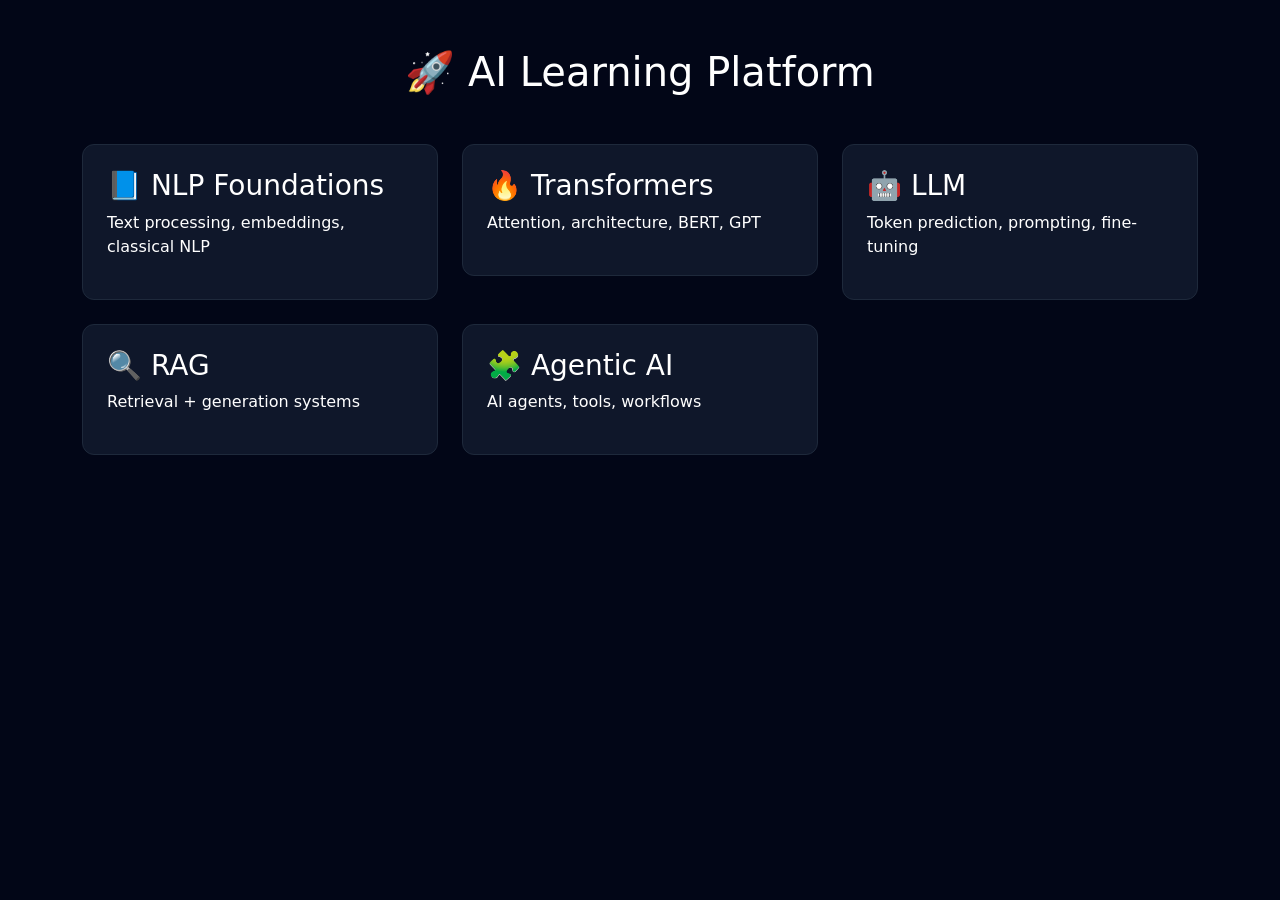
==== index.html @ 4582e7a5 "Add files via upload" ====
<!DOCTYPE html>
<html lang="en">
<head>
<meta charset="UTF-8">
<meta name="viewport" content="width=device-width, initial-scale=1.0">
<title>AI Learning Platform</title>
<link href="https://cdn.jsdelivr.net/npm/bootstrap@5.3.0/dist/css/bootstrap.min.css" rel="stylesheet">
<style>
    *{
        color: white;
    }
    h3{
        color: white;
    }
body { background:#020617; color:#e2e8f0; }
.card { background:#0f172a; border:1px solid #1e293b; border-radius:12px; cursor:pointer; transition:0.3s; }
.card:hover { transform:scale(1.03); }
</style>
</head>
<body>

<div class="container py-5">
<h1 class="text-center mb-5">🚀 AI Learning Platform</h1>

<div class="row g-4">

<div class="col-md-4">
<div class="card p-4" onclick="openPage('nlp.html')">
<h3>📘 NLP Foundations</h3>
<p>Text processing, embeddings, classical NLP</p>
</div>
</div>

<div class="col-md-4">
<div class="card p-4" onclick="openPage('transformer.html')">
<h3>🔥 Transformers</h3>
<p>Attention, architecture, BERT, GPT</p>
</div>
</div>

<div class="col-md-4">
<div class="card p-4" onclick="openPage('llm.html')">
<h3>🤖 LLM</h3>
<p>Token prediction, prompting, fine-tuning</p>
</div>
</div>

<div class="col-md-4">
<div class="card p-4" onclick="openPage('rag.html')">
<h3>🔍 RAG</h3>
<p>Retrieval + generation systems</p>
</div>
</div>

<div class="col-md-4">
<div class="card p-4" onclick="openPage('agent.html')">
<h3>🧩 Agentic AI</h3>
<p>AI agents, tools, workflows</p>
</div>
</div>

</div>
</div>

<script>
function openPage(page){
window.location.href = page;
}
</script>

</body>
</html>
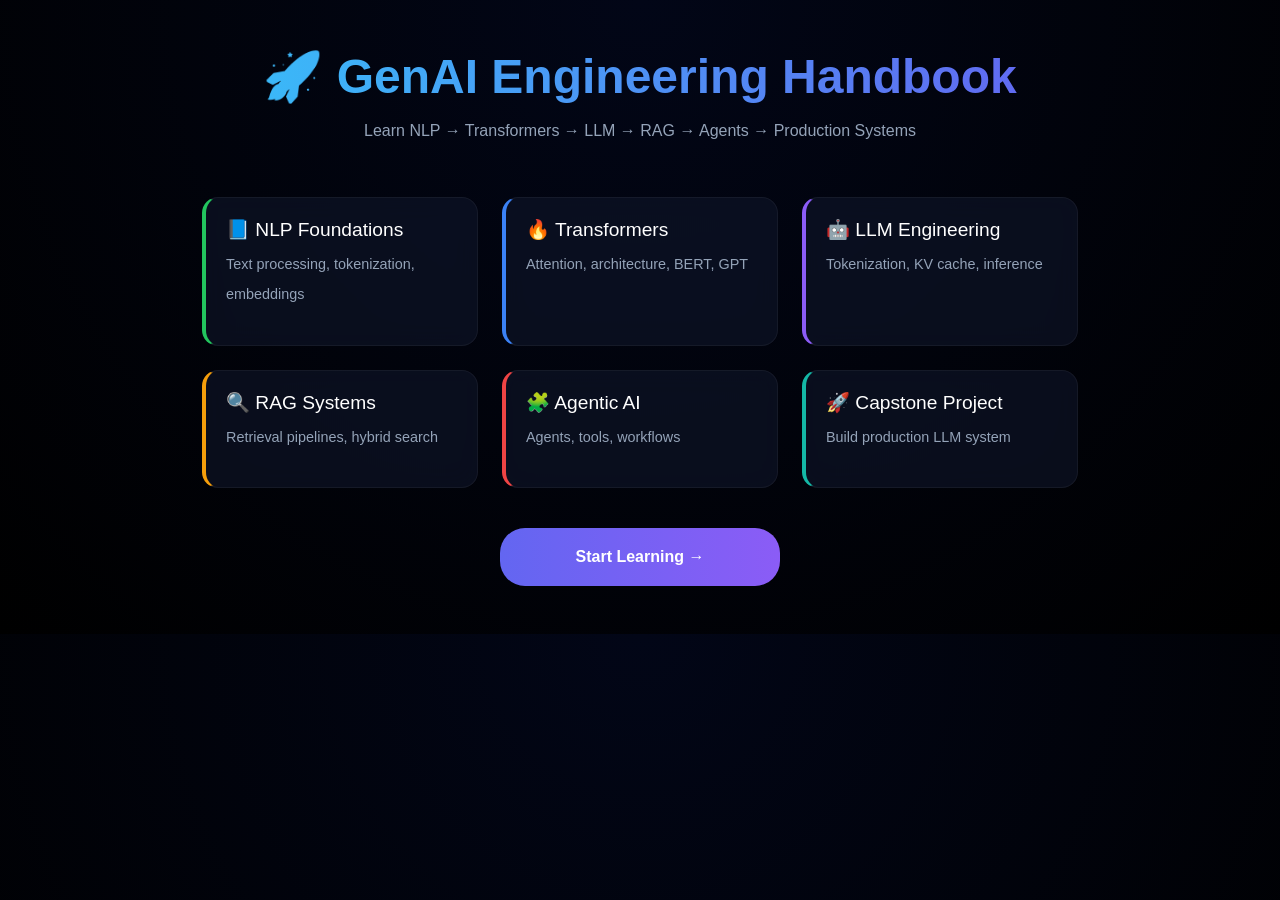
==== commit a636a953: "Add files via upload" ====
--- a/index.html
+++ b/index.html
@@ -4,67 +4,79 @@
 <meta charset="UTF-8">
 <meta name="viewport" content="width=device-width, initial-scale=1.0">
 <title>AI Learning Platform</title>
+
 <link href="https://cdn.jsdelivr.net/npm/bootstrap@5.3.0/dist/css/bootstrap.min.css" rel="stylesheet">
-<style>
-    *{
-        color: white;
-    }
-    h3{
-        color: white;
-    }
-body { background:#020617; color:#e2e8f0; }
-.card { background:#0f172a; border:1px solid #1e293b; border-radius:12px; cursor:pointer; transition:0.3s; }
-.card:hover { transform:scale(1.03); }
-</style>
+<link rel="stylesheet" href="./asset/css/style.css">
+
 </head>
+
 <body>
 
 <div class="container py-5">
-<h1 class="text-center mb-5">🚀 AI Learning Platform</h1>
 
-<div class="row g-4">
+<!-- ================= HERO ================= -->
+<div class="hero">
+    <h1>🚀 GenAI Engineering Handbook</h1>
+    <p>Learn NLP → Transformers → LLM → RAG → Agents → Production Systems</p>
+</div>
 
-<div class="col-md-4">
-<div class="card p-4" onclick="openPage('nlp.html')">
+<!-- ================= CARDS ================= -->
+<div class="row g-3 g-md-4">
+
+<div class="col-12 col-sm-6 col-lg-4">
+<div class="card nlp" onclick="openPage('nlp.html')">
 <h3>📘 NLP Foundations</h3>
-<p>Text processing, embeddings, classical NLP</p>
+<p>Text processing, tokenization, embeddings</p>
 </div>
 </div>
 
-<div class="col-md-4">
-<div class="card p-4" onclick="openPage('transformer.html')">
+<div class="col-12 col-sm-6 col-lg-4">
+<div class="card transformer" onclick="openPage('transformer.html')">
 <h3>🔥 Transformers</h3>
 <p>Attention, architecture, BERT, GPT</p>
 </div>
 </div>
 
-<div class="col-md-4">
-<div class="card p-4" onclick="openPage('llm.html')">
-<h3>🤖 LLM</h3>
-<p>Token prediction, prompting, fine-tuning</p>
+<div class="col-12 col-sm-6 col-lg-4">
+<div class="card llm" onclick="openPage('llm.html')">
+<h3>🤖 LLM Engineering</h3>
+<p>Tokenization, KV cache, inference</p>
 </div>
 </div>
 
-<div class="col-md-4">
-<div class="card p-4" onclick="openPage('rag.html')">
-<h3>🔍 RAG</h3>
-<p>Retrieval + generation systems</p>
+<div class="col-12 col-sm-6 col-lg-4">
+<div class="card rag" onclick="openPage('rag.html')">
+<h3>🔍 RAG Systems</h3>
+<p>Retrieval pipelines, hybrid search</p>
 </div>
 </div>
 
-<div class="col-md-4">
-<div class="card p-4" onclick="openPage('agent.html')">
+<div class="col-12 col-sm-6 col-lg-4">
+<div class="card agent" onclick="openPage('agent.html')">
 <h3>🧩 Agentic AI</h3>
-<p>AI agents, tools, workflows</p>
+<p>Agents, tools, workflows</p>
+</div>
+</div>
+
+<div class="col-12 col-sm-6 col-lg-4">
+<div class="card project" onclick="openPage('capstone_project.html')">
+<h3>🚀 Capstone Project</h3>
+<p>Build production LLM system</p>
 </div>
 </div>
 
 </div>
+
+<!-- ================= CTA ================= -->
+<div class="start-btn">
+    <button onclick="openPage('nlp.html')">Start Learning →</button>
+</div>
+
 </div>
 
 <script>
 function openPage(page){
-window.location.href = page;
+    window.location.href = page;
 }
 </script>
 
--- a/asset/css/style.css
+++ b/asset/css/style.css
@@ -0,0 +1,207 @@
+body {
+    background-color: #020617;
+    color: #e2e8f0;
+    font-family: "Georgia", serif;
+    line-height: 2.1;
+}
+
+/* Container spacing */
+.container {
+    max-width: 900px;
+}
+
+/* Titles */
+.chapter-title {
+    font-size: 3rem;
+    margin-bottom: 30px;
+}
+
+.section-title {
+    margin-top: 70px;
+    margin-bottom: 20px;
+    color: #60a5fa;
+}
+
+/* Sub sections */
+.sub {
+    margin-top: 25px;
+    margin-bottom: 10px;
+    font-weight: bold;
+}
+
+/* Code block FIX */
+.code-box {
+    background: #000;
+    padding: 18px;
+    border-left: 4px solid #22c55e;
+    margin: 25px 0;
+    font-family: "Courier New", monospace;
+    font-size: 14px;
+
+    /* CRITICAL FIXES */
+    white-space: pre-wrap;
+    word-wrap: break-word;
+    overflow-x: auto;
+    line-height: 1.6;
+    border-radius: 6px;
+}
+
+/* Example box */
+.example-box {
+    background: #1e293b;
+    padding: 18px;
+    border-left: 4px solid #38bdf8;
+    margin: 25px 0;
+    border-radius: 6px;
+}
+
+/* Insight box */
+.insight-box {
+    background: #111827;
+    padding: 18px;
+    border-left: 4px solid #facc15;
+    margin-top: 25px;
+    border-radius: 6px;
+}
+
+/* Paragraph spacing */
+p {
+    margin-bottom: 15px;
+}
+
+/* List spacing */
+ul {
+    margin-bottom: 15px;
+    padding-left: 20px;
+}
+img{
+    width: 100%;
+}
+/* ================= GLOBAL ================= */
+body {
+    background: radial-gradient(circle at top, #020617, #000000);
+    color: #e2e8f0;
+    font-family: 'Segoe UI', sans-serif;
+    overflow-x: hidden;
+}
+
+/* ================= HERO ================= */
+.hero {
+    text-align: center;
+    margin-bottom: 50px;
+    padding: 0 10px;
+}
+
+.hero h1 {
+    font-weight: 700;
+    background: linear-gradient(90deg, #38bdf8, #6366f1);
+    -webkit-background-clip: text;
+    color: transparent;
+}
+
+.hero p {
+    color: #94a3b8;
+}
+
+/* ================= CARD ================= */
+.card {
+    background: rgba(15, 23, 42, 0.6);
+    color: white;
+    border: 1px solid rgba(255,255,255,0.05);
+    border-radius: 16px;
+    backdrop-filter: blur(12px);
+    transition: all 0.3s ease;
+    padding: 20px;
+    height: 100%;
+}
+
+/* Hover only for desktop */
+@media (hover:hover){
+.card:hover {
+    transform: translateY(-6px);
+    box-shadow: 0 0 20px rgba(99,102,241,0.3);
+}
+}
+
+/* Tap feedback for mobile */
+.card:active {
+    transform: scale(0.98);
+}
+
+/* ================= TEXT ================= */
+.card h3 {
+    font-size: 1.2rem;
+}
+
+.card p {
+    color: #94a3b8;
+    font-size: 0.9rem;
+}
+
+/* ================= CATEGORY COLORS ================= */
+.nlp { border-left: 4px solid #22c55e; }
+.transformer { border-left: 4px solid #3b82f6; }
+.llm { border-left: 4px solid #8b5cf6; }
+.rag { border-left: 4px solid #f59e0b; }
+.agent { border-left: 4px solid #ef4444; }
+.project { border-left: 4px solid #14b8a6; }
+
+/* ================= CTA ================= */
+.start-btn {
+    margin-top: 40px;
+    text-align: center;
+}
+
+.start-btn button {
+    background: linear-gradient(90deg, #6366f1, #8b5cf6);
+    border: none;
+    padding: 12px 30px;
+    border-radius: 25px;
+    color: white;
+    font-weight: 600;
+    width: 100%;
+    max-width: 280px;
+}
+
+/* ================= MOBILE OPTIMIZATION ================= */
+@media (max-width: 768px){
+
+.hero h1 {
+    font-size: 1.8rem;
+}
+
+.hero p {
+    font-size: 0.9rem;
+}
+
+.card {
+    padding: 18px;
+}
+
+.card h3 {
+    font-size: 1.1rem;
+}
+
+.card p {
+    font-size: 0.85rem;
+}
+
+}
+
+/* ================= TABLET ================= */
+@media (min-width: 769px) and (max-width: 1024px){
+
+.hero h1 {
+    font-size: 2.2rem;
+}
+
+}
+
+/* ================= DESKTOP ================= */
+@media (min-width: 1025px){
+
+.hero h1 {
+    font-size: 3rem;
+}
+
+}
